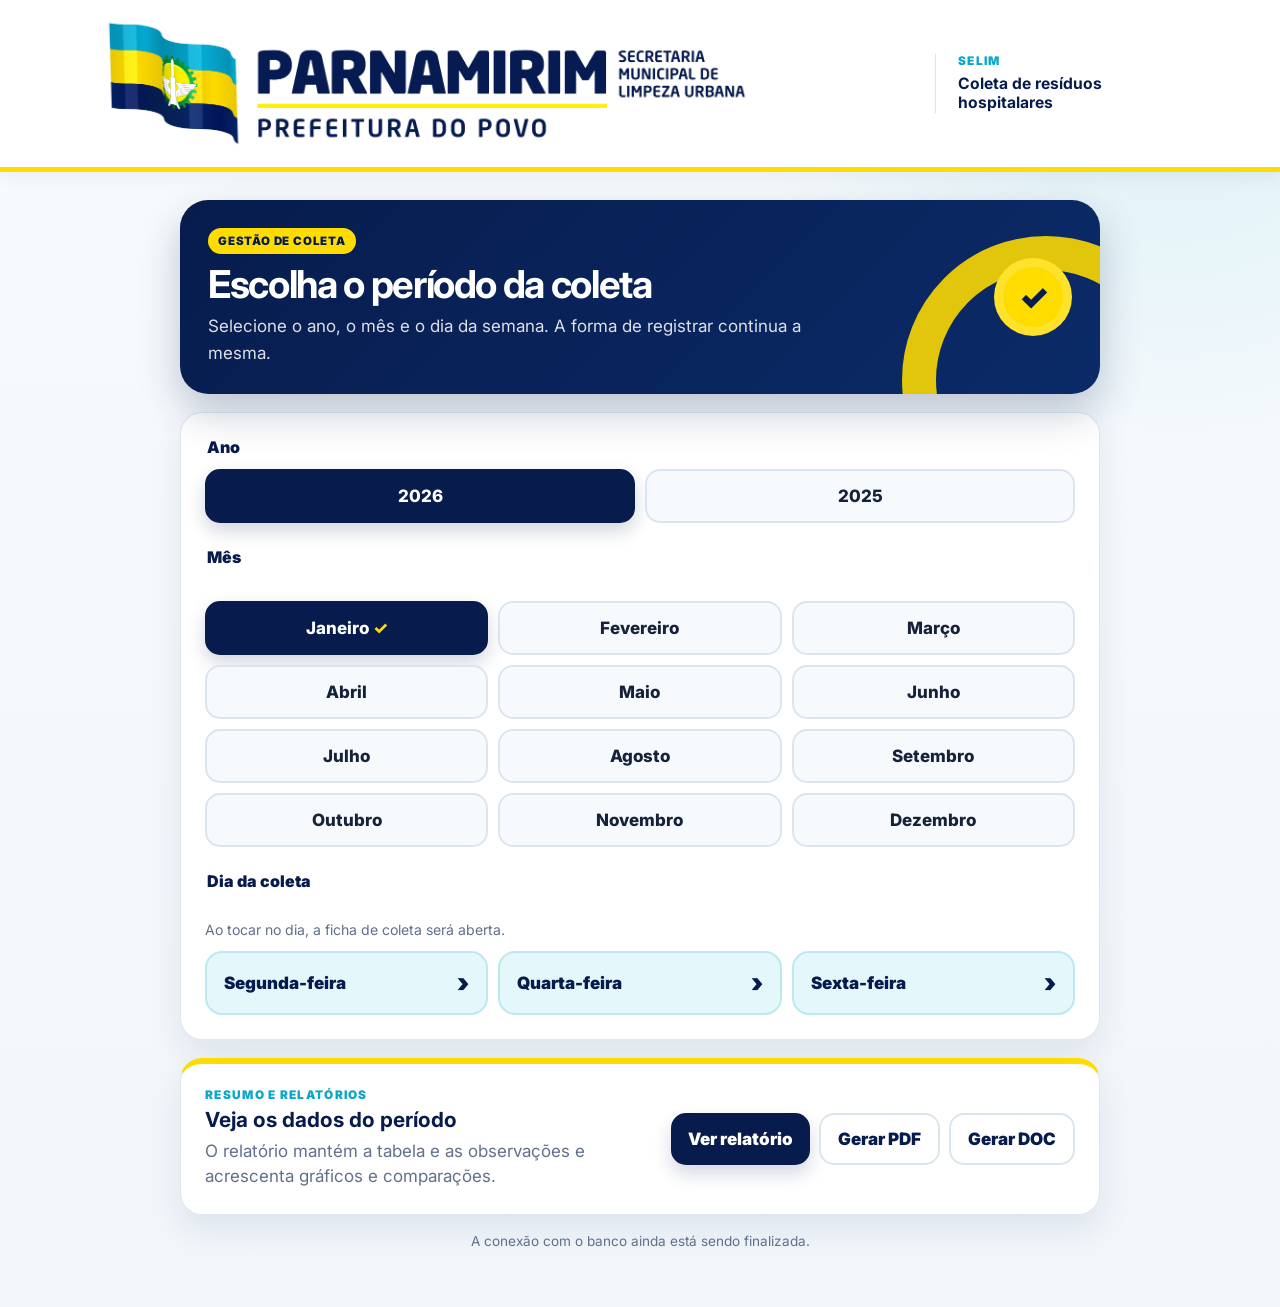
==== index.html @ 032c1c2c "Cria portal SELIM para coleta hospitalar" ====
<!doctype html>
<html lang="pt-BR">
<head>
  <meta charset="utf-8">
  <meta name="viewport" content="width=device-width, initial-scale=1, viewport-fit=cover">
  <meta name="theme-color" content="#071c4d">
  <meta name="description" content="SELIM — controle da coleta de resíduos de serviços de saúde de Parnamirim.">
  <title>SELIM | Coleta Hospitalar</title>
  <link rel="preconnect" href="https://fonts.googleapis.com">
  <link rel="preconnect" href="https://fonts.gstatic.com" crossorigin>
  <link href="https://fonts.googleapis.com/css2?family=Inter:wght@400;600;700;800;900&display=swap" rel="stylesheet">
  <link rel="stylesheet" href="styles.css">
</head>
<body>
  <a class="skip-link" href="#mainContent">Ir para o conteúdo</a>

  <header class="brand-header">
    <div class="brand-wrap">
      <img class="brand-logo" src="assets/logo-parnamirim.png" alt="Prefeitura de Parnamirim — Secretaria Municipal de Limpeza Urbana">
      <div class="brand-context">
        <span class="brand-eyebrow">SELIM</span>
        <strong>Coleta de resíduos hospitalares</strong>
      </div>
    </div>
  </header>

  <main class="app" id="mainContent">
    <section class="welcome-card" aria-labelledby="pageTitle">
      <div>
        <span class="pill">Gestão de coleta</span>
        <h1 id="pageTitle">Escolha o período da coleta</h1>
        <p>Selecione o ano, o mês e o dia da semana. A forma de registrar continua a mesma.</p>
      </div>
      <div class="welcome-mark" aria-hidden="true">✓</div>
    </section>

    <section class="card selector-card" aria-labelledby="selectionTitle">
      <h2 class="sr-only" id="selectionTitle">Seleção do período</h2>

      <fieldset class="selector-group">
        <legend>Ano</legend>
        <div class="year-selector" id="yearSelector"></div>
      </fieldset>

      <fieldset class="selector-group">
        <legend>Mês</legend>
        <div class="months-grid" id="monthsGrid"></div>
      </fieldset>

      <fieldset class="selector-group selector-group-last">
        <legend>Dia da coleta</legend>
        <p class="field-help">Ao tocar no dia, a ficha de coleta será aberta.</p>
        <div class="days-grid">
          <button class="day-btn" type="button" data-day="Segunda">
            <span>Segunda-feira</span><span class="button-arrow" aria-hidden="true">›</span>
          </button>
          <button class="day-btn" type="button" data-day="Quarta">
            <span>Quarta-feira</span><span class="button-arrow" aria-hidden="true">›</span>
          </button>
          <button class="day-btn" type="button" data-day="Sexta">
            <span>Sexta-feira</span><span class="button-arrow" aria-hidden="true">›</span>
          </button>
        </div>
      </fieldset>

      <div class="loading-box" id="loadingBox" role="status" aria-live="polite">
        <div class="loader" aria-hidden="true"></div>
        <div id="loadingText">Carregando dados...</div>
      </div>
    </section>

    <section class="card report-entry" aria-labelledby="reportEntryTitle">
      <div>
        <span class="section-kicker">Resumo e relatórios</span>
        <h2 id="reportEntryTitle">Veja os dados do período</h2>
        <p>O relatório mantém a tabela e as observações e acrescenta gráficos e comparações.</p>
      </div>
      <div class="report-entry-actions">
        <button class="action-btn action-primary" id="btnViewReport" type="button">Ver relatório</button>
        <button class="action-btn action-secondary" id="btnPdfHome" type="button">Gerar PDF</button>
        <button class="action-btn action-secondary" id="btnDocHome" type="button">Gerar DOC</button>
      </div>
    </section>

    <p class="system-note" id="systemNote" aria-live="polite"></p>
  </main>

  <section class="full-overlay" id="editorOverlay" aria-hidden="true" aria-labelledby="editorTitle">
    <header class="overlay-header">
      <div class="overlay-header-inner">
        <div class="overlay-title-wrap">
          <span class="section-kicker">Ficha de coleta</span>
          <h2 class="overlay-title" id="editorTitle">Coleta</h2>
          <p class="overlay-subtitle" id="editorSubtitle">Ano</p>
        </div>
        <button class="icon-btn" id="btnCloseEditor" type="button" aria-label="Fechar ficha">×</button>
      </div>
      <div class="save-state" id="autosaveStatus" role="status" aria-live="polite">Dados carregados</div>
    </header>

    <div class="overlay-content editor-content">
      <nav class="dates-strip" id="datesStrip" aria-label="Datas da coleta"></nav>

      <section class="block" aria-labelledby="statusTitle">
        <div class="block-heading">
          <div>
            <span class="section-kicker">Unidades</span>
            <h3 id="statusTitle">Status da coleta</h3>
          </div>
          <div class="status-legend" aria-label="Legenda">
            <span><i class="legend-dot legend-yes"></i>S = coletado</span>
            <span><i class="legend-dot legend-no"></i>N = não coletado</span>
          </div>
        </div>
        <div class="unit-list" id="unitList"></div>
        <p class="status-help">Toque no botão da unidade para alternar: vazio → S → N.</p>
      </section>

      <section class="block" aria-labelledby="observationTitle">
        <div class="obs-title-row">
          <div>
            <span class="section-kicker">Anotações</span>
            <h3 id="observationTitle">Observação do dia</h3>
          </div>
          <div class="obs-date-tag" id="obsDateTag">Dia</div>
        </div>
        <label class="sr-only" for="obsTextarea">Observação da data selecionada</label>
        <textarea id="obsTextarea" placeholder="Digite aqui as observações do dia selecionado..."></textarea>
      </section>
    </div>

    <footer class="overlay-footer">
      <button class="save-btn" id="btnSalvarEditor" type="button">Salvar agora</button>
    </footer>
  </section>

  <section class="full-overlay report-overlay" id="reportOverlay" aria-hidden="true" aria-labelledby="reportTitle">
    <header class="overlay-header">
      <div class="overlay-header-inner">
        <div class="overlay-title-wrap">
          <span class="section-kicker">Relatório visual</span>
          <h2 class="overlay-title" id="reportTitle">Resumo da coleta</h2>
          <p class="overlay-subtitle" id="reportSubtitle">Período</p>
        </div>
        <button class="icon-btn" id="btnCloseReport" type="button" aria-label="Fechar relatório">×</button>
      </div>
    </header>

    <div class="overlay-content report-content">
      <section class="metrics-grid" id="metricsGrid" aria-label="Indicadores principais"></section>

      <section class="comparison-card" aria-labelledby="comparisonTitle">
        <div>
          <span class="section-kicker">Comparativo</span>
          <h3 id="comparisonTitle">Em relação ao mês anterior</h3>
        </div>
        <div class="comparison-result" id="comparisonResult">Calculando...</div>
      </section>

      <div class="charts-grid">
        <section class="block chart-card" aria-labelledby="overallChartTitle">
          <span class="section-kicker">Gráfico 1</span>
          <h3 id="overallChartTitle">Resultado geral</h3>
          <div class="donut-wrap" id="donutChart"></div>
          <div class="chart-legend" id="donutLegend"></div>
        </section>

        <section class="block chart-card" aria-labelledby="dailyChartTitle">
          <span class="section-kicker">Gráfico 2</span>
          <h3 id="dailyChartTitle">Coletas por data</h3>
          <div class="bar-chart" id="dailyChart" role="img" aria-label="Comparação entre coletado e não coletado em cada data"></div>
        </section>
      </div>

      <section class="block" aria-labelledby="reportTableTitle">
        <div class="block-heading">
          <div>
            <span class="section-kicker">Dados completos</span>
            <h3 id="reportTableTitle">Tabela da coleta</h3>
          </div>
        </div>
        <div class="table-scroll">
          <table class="report-table">
            <thead id="reportTableHead"></thead>
            <tbody id="reportTableBody"></tbody>
          </table>
        </div>
      </section>

      <section class="block" aria-labelledby="reportObservationsTitle">
        <span class="section-kicker">Anotações</span>
        <h3 id="reportObservationsTitle">Observações registradas</h3>
        <div class="observations-list" id="reportObservations"></div>
      </section>

      <section class="block export-block" aria-labelledby="exportTitle">
        <div>
          <span class="section-kicker">Baixar</span>
          <h3 id="exportTitle">Gerar arquivo do relatório</h3>
        </div>
        <div class="export-actions">
          <button class="action-btn action-primary" id="btnPdfReport" type="button">Gerar PDF</button>
          <button class="action-btn action-secondary" id="btnDocReport" type="button">Gerar DOC</button>
        </div>
      </section>
    </div>
  </section>

  <div class="toast" id="toast" role="status" aria-live="polite"></div>
  <iframe class="bridge-frame" id="bridgeFrame" title="Conexão segura com o banco de dados"></iframe>

  <script src="app.js"></script>
</body>
</html>
---- styles.css ----
:root {
  --navy: #071c4d;
  --navy-2: #0b2b68;
  --cyan: #0aa7c8;
  --cyan-soft: #e4f8fc;
  --yellow: #ffdc00;
  --green: #158354;
  --green-soft: #e6f5ed;
  --red: #c9343b;
  --red-soft: #fdebed;
  --ink: #15223a;
  --muted: #61708a;
  --line: #dbe5ef;
  --surface: #ffffff;
  --background: #f1f6fa;
  --shadow: 0 14px 34px rgba(7, 28, 77, .09);
  --radius: 22px;
}

* { box-sizing: border-box; -webkit-tap-highlight-color: transparent; }
html { scroll-behavior: smooth; }
body {
  min-height: 100vh;
  margin: 0;
  color: var(--ink);
  background:
    radial-gradient(circle at 92% 2%, rgba(10, 167, 200, .13), transparent 28rem),
    linear-gradient(180deg, #f8fbfd 0%, var(--background) 100%);
  font-family: Inter, -apple-system, BlinkMacSystemFont, "Segoe UI", sans-serif;
  font-size: 17px;
}
button, textarea { font: inherit; }
button { touch-action: manipulation; }
button:focus-visible, textarea:focus-visible, a:focus-visible {
  outline: 4px solid rgba(10, 167, 200, .28);
  outline-offset: 3px;
}

.skip-link { position: fixed; left: 12px; top: -80px; z-index: 5000; padding: 12px 16px; background: var(--navy); color: #fff; border-radius: 10px; }
.skip-link:focus { top: 12px; }
.sr-only { position: absolute !important; width: 1px; height: 1px; padding: 0; margin: -1px; overflow: hidden; clip: rect(0,0,0,0); white-space: nowrap; border: 0; }

.brand-header { background: #fff; border-bottom: 5px solid var(--yellow); box-shadow: 0 3px 18px rgba(7, 28, 77, .07); }
.brand-wrap { width: min(1120px, 100%); margin: 0 auto; display: flex; align-items: center; gap: 22px; padding: 16px 22px; }
.brand-logo { display: block; width: min(650px, 68vw); height: auto; }
.brand-context { margin-left: auto; padding-left: 22px; border-left: 1px solid var(--line); color: var(--navy); line-height: 1.25; }
.brand-context strong { display: block; max-width: 220px; font-size: .98rem; }
.brand-eyebrow, .section-kicker { display: block; margin-bottom: 5px; color: var(--cyan); font-size: .74rem; font-weight: 900; letter-spacing: .11em; text-transform: uppercase; }

.app { width: min(960px, 100%); margin: 0 auto; padding: 28px 20px 50px; }
.welcome-card {
  position: relative; overflow: hidden; display: flex; align-items: center; justify-content: space-between; gap: 24px;
  margin-bottom: 18px; padding: 28px; color: #fff; border-radius: 28px;
  background: linear-gradient(135deg, var(--navy), var(--navy-2)); box-shadow: 0 18px 42px rgba(7, 28, 77, .24);
}
.welcome-card::after { content: ""; position: absolute; width: 220px; height: 220px; right: -90px; bottom: -130px; border: 34px solid rgba(255, 220, 0, .88); border-radius: 50%; }
.welcome-card h1 { position: relative; margin: 9px 0 8px; font-size: clamp(1.65rem, 4vw, 2.4rem); line-height: 1.1; letter-spacing: -.035em; }
.welcome-card p { position: relative; max-width: 620px; margin: 0; color: rgba(255,255,255,.86); line-height: 1.55; }
.pill { display: inline-flex; padding: 6px 10px; color: var(--navy); background: var(--yellow); border-radius: 999px; font-size: .72rem; font-weight: 900; letter-spacing: .07em; text-transform: uppercase; }
.welcome-mark { position: relative; z-index: 1; display: grid; width: 78px; min-width: 78px; height: 78px; place-items: center; color: var(--navy); background: var(--yellow); border: 9px solid rgba(255,255,255,.17); border-radius: 50%; font-size: 2.1rem; font-weight: 900; }

.card, .block { background: var(--surface); border: 1px solid rgba(219, 229, 239, .9); border-radius: var(--radius); box-shadow: var(--shadow); }
.selector-card, .report-entry { padding: 24px; margin-bottom: 18px; }
.selector-group { min-width: 0; margin: 0; padding: 0 0 24px; border: 0; }
.selector-group + .selector-group { padding-top: 22px; border-top: 1px solid var(--line); }
.selector-group-last { padding-bottom: 0; }
.selector-group legend { width: 100%; margin-bottom: 12px; color: var(--navy); font-size: 1rem; font-weight: 900; }
.field-help { margin: -4px 0 13px; color: var(--muted); font-size: .88rem; }

.year-selector, .months-grid, .days-grid { display: grid; gap: 10px; }
.year-selector { grid-template-columns: repeat(2, minmax(0, 1fr)); }
.months-grid { grid-template-columns: repeat(3, minmax(0, 1fr)); }
.days-grid { grid-template-columns: repeat(3, minmax(0, 1fr)); }
.year-btn, .month-btn, .day-btn, .action-btn, .date-chip, .status-main-btn, .save-btn, .icon-btn { border: 0; cursor: pointer; }
.year-btn, .month-btn {
  min-height: 54px; padding: 10px 12px; color: var(--ink); background: #f7fafc; border: 2px solid var(--line); border-radius: 15px; font-weight: 800;
}
.year-btn:hover, .month-btn:hover { border-color: var(--cyan); }
.year-btn.active, .month-btn.active { color: #fff; background: var(--navy); border-color: var(--navy); box-shadow: 0 8px 18px rgba(7,28,77,.18); }
.month-btn.active::after { content: " ✓"; color: var(--yellow); }
.day-btn { display: flex; min-height: 64px; align-items: center; justify-content: space-between; padding: 14px 17px; text-align: left; color: var(--navy); background: var(--cyan-soft); border: 2px solid #bde8f1; border-radius: 17px; font-weight: 900; }
.day-btn:hover { transform: translateY(-1px); border-color: var(--cyan); }
.day-btn.active { color: #fff; background: var(--navy); border-color: var(--navy); }
.button-arrow { font-size: 1.7rem; line-height: 1; }

.loading-box { display: none; margin-top: 20px; padding: 18px; text-align: center; color: var(--navy); background: var(--cyan-soft); border: 1px dashed var(--cyan); border-radius: 16px; font-weight: 700; }
.loading-box.visible { display: block; }
.loader { width: 32px; height: 32px; margin: 0 auto 10px; border: 4px solid rgba(10,167,200,.2); border-top-color: var(--cyan); border-radius: 50%; animation: spin .8s linear infinite; }
@keyframes spin { to { transform: rotate(360deg); } }

.report-entry { display: grid; grid-template-columns: minmax(0, 1fr) auto; align-items: center; gap: 22px; border-top: 6px solid var(--yellow); }
.report-entry h2, .report-entry p { margin: 0; }
.report-entry h2 { color: var(--navy); font-size: 1.3rem; }
.report-entry p { margin-top: 7px; color: var(--muted); line-height: 1.5; }
.report-entry-actions, .export-actions { display: flex; flex-wrap: wrap; gap: 9px; }
.action-btn { min-height: 52px; padding: 11px 17px; border-radius: 15px; font-weight: 900; }
.action-btn:disabled, .save-btn:disabled { cursor: wait; opacity: .58; }
.action-primary { color: #fff; background: var(--navy); box-shadow: 0 9px 18px rgba(7,28,77,.17); }
.action-secondary { color: var(--navy); background: #fff; border: 2px solid var(--line); }
.system-note { min-height: 24px; margin: 14px 0 0; text-align: center; color: var(--muted); font-size: .85rem; }

.full-overlay { display: none; position: fixed; inset: 0; z-index: 1000; flex-direction: column; background: var(--background); }
.full-overlay.open { display: flex; }
.overlay-header { position: sticky; top: 0; z-index: 20; padding: 14px 20px 10px; background: rgba(255,255,255,.97); border-bottom: 4px solid var(--yellow); box-shadow: 0 4px 20px rgba(7,28,77,.08); backdrop-filter: blur(12px); }
.overlay-header-inner { width: min(1120px, 100%); margin: 0 auto; display: flex; align-items: center; justify-content: space-between; gap: 16px; }
.overlay-title-wrap { min-width: 0; }
.overlay-title { margin: 0; color: var(--navy); font-size: 1.28rem; white-space: nowrap; overflow: hidden; text-overflow: ellipsis; }
.overlay-subtitle { margin: 4px 0 0; color: var(--muted); font-size: .84rem; }
.icon-btn { display: grid; width: 48px; min-width: 48px; height: 48px; place-items: center; color: var(--navy); background: #edf3f8; border-radius: 14px; font-size: 1.8rem; line-height: 1; }
.save-state { width: min(1120px, 100%); min-height: 18px; margin: 7px auto 0; color: var(--muted); font-size: .78rem; }
.overlay-content { flex: 1; width: min(1120px, 100%); margin: 0 auto; overflow-y: auto; padding: 18px 20px 112px; }
.overlay-footer { position: fixed; left: 0; right: 0; bottom: 0; z-index: 30; padding: 12px max(18px, calc((100vw - 1080px) / 2)) calc(12px + env(safe-area-inset-bottom)); background: rgba(255,255,255,.97); border-top: 1px solid var(--line); backdrop-filter: blur(12px); }
.save-btn { width: 100%; min-height: 58px; color: #fff; background: linear-gradient(135deg, var(--green), #0d6940); border-radius: 17px; font-weight: 900; box-shadow: 0 10px 22px rgba(21,131,84,.23); }

.dates-strip { display: flex; gap: 10px; margin-bottom: 15px; padding: 2px 0 7px; overflow-x: auto; scrollbar-width: thin; }
.date-chip { min-width: 84px; min-height: 68px; flex: 0 0 auto; display: flex; flex-direction: column; align-items: center; justify-content: center; color: var(--navy); background: #fff; border: 2px solid var(--line); border-radius: 17px; }
.date-chip.active { color: #fff; background: var(--navy); border-color: var(--navy); box-shadow: 0 9px 20px rgba(7,28,77,.2); }
.date-chip .day-num { font-size: 1.18rem; font-weight: 900; }
.date-chip .day-label { margin-top: 2px; font-size: .72rem; font-weight: 700; opacity: .85; }
.block { margin-bottom: 15px; padding: 20px; }
.block-heading, .obs-title-row { display: flex; align-items: start; justify-content: space-between; gap: 18px; margin-bottom: 15px; }
.block h3 { margin: 0; color: var(--navy); font-size: 1.12rem; }
.status-legend { display: flex; flex-wrap: wrap; justify-content: flex-end; gap: 8px 13px; color: var(--muted); font-size: .78rem; font-weight: 700; }
.status-legend span { display: inline-flex; align-items: center; gap: 6px; }
.legend-dot { width: 10px; height: 10px; border-radius: 50%; }
.legend-yes { background: var(--green); }
.legend-no { background: var(--red); }
.unit-list { display: grid; grid-template-columns: repeat(2, minmax(0,1fr)); gap: 10px; }
.unit-card { display: grid; grid-template-columns: minmax(0,1fr) auto; gap: 12px; align-items: center; min-height: 76px; padding: 13px 14px; background: #f8fafc; border: 1px solid var(--line); border-radius: 16px; }
.unit-name { line-height: 1.3; font-size: .91rem; font-weight: 800; }
.status-main-btn { min-width: 62px; height: 50px; padding: 0 13px; color: var(--navy); background: #fff; border: 2px solid #ccd9e6; border-radius: 14px; font-size: 1rem; font-weight: 900; }
.status-main-btn.st-s { color: #fff; background: var(--green); border-color: var(--green); }
.status-main-btn.st-n { color: #fff; background: var(--red); border-color: var(--red); }
.status-help { margin: 13px 0 0; text-align: center; color: var(--muted); font-size: .8rem; }
.obs-date-tag { padding: 8px 11px; color: var(--navy); background: var(--yellow); border-radius: 999px; font-size: .78rem; font-weight: 900; white-space: nowrap; }
textarea { width: 100%; min-height: 130px; padding: 15px; color: var(--ink); background: #fff; border: 2px solid var(--line); border-radius: 15px; resize: vertical; line-height: 1.5; }

.report-content { padding-bottom: 40px; }
.metrics-grid { display: grid; grid-template-columns: repeat(4, minmax(0,1fr)); gap: 12px; margin-bottom: 15px; }
.metric-card { padding: 17px; background: #fff; border: 1px solid var(--line); border-radius: 18px; box-shadow: var(--shadow); }
.metric-label { color: var(--muted); font-size: .78rem; font-weight: 800; text-transform: uppercase; letter-spacing: .06em; }
.metric-value { display: block; margin-top: 7px; color: var(--navy); font-size: 1.75rem; font-weight: 900; }
.metric-card.metric-good { border-top: 5px solid var(--green); }
.metric-card.metric-bad { border-top: 5px solid var(--red); }
.metric-card.metric-neutral { border-top: 5px solid var(--cyan); }
.metric-card.metric-rate { border-top: 5px solid var(--yellow); }
.comparison-card { display: flex; align-items: center; justify-content: space-between; gap: 20px; margin-bottom: 15px; padding: 20px; color: #fff; background: linear-gradient(135deg, var(--navy), var(--navy-2)); border-radius: 20px; box-shadow: 0 13px 28px rgba(7,28,77,.19); }
.comparison-card h3 { margin: 0; font-size: 1.12rem; }
.comparison-result { text-align: right; font-weight: 800; }
.comparison-number { display: block; color: var(--yellow); font-size: 1.8rem; font-weight: 900; }
.charts-grid { display: grid; grid-template-columns: .78fr 1.22fr; gap: 15px; }
.chart-card { min-height: 360px; }
.chart-card h3 { margin-bottom: 20px; }
.donut-wrap { display: grid; place-items: center; min-height: 190px; }
.donut { position: relative; display: grid; width: 184px; height: 184px; place-items: center; border-radius: 50%; }
.donut::after { content: ""; position: absolute; width: 112px; height: 112px; background: #fff; border-radius: 50%; box-shadow: inset 0 0 0 1px var(--line); }
.donut-center { position: relative; z-index: 1; text-align: center; color: var(--navy); }
.donut-center strong { display: block; font-size: 1.55rem; }
.donut-center span { font-size: .73rem; font-weight: 800; color: var(--muted); }
.chart-legend { display: flex; flex-wrap: wrap; justify-content: center; gap: 11px 15px; margin-top: 13px; color: var(--muted); font-size: .78rem; font-weight: 700; }
.chart-legend span { display: inline-flex; align-items: center; gap: 6px; }
.bar-chart { display: flex; min-height: 260px; align-items: flex-end; gap: 13px; overflow-x: auto; padding: 16px 5px 0; border-bottom: 1px solid var(--line); }
.bar-group { min-width: 62px; flex: 1 0 62px; display: grid; grid-template-columns: 1fr 1fr; align-items: end; gap: 5px; height: 225px; position: relative; padding-bottom: 27px; }
.bar { min-height: 2px; border-radius: 7px 7px 2px 2px; position: relative; }
.bar-yes { background: var(--green); }
.bar-no { background: var(--red); }
.bar-value { position: absolute; left: 50%; top: -19px; transform: translateX(-50%); color: var(--ink); font-size: .67rem; font-weight: 900; }
.bar-label { position: absolute; left: 0; right: 0; bottom: 3px; text-align: center; color: var(--muted); font-size: .69rem; font-weight: 800; }
.table-scroll { overflow: auto; border: 1px solid var(--line); border-radius: 14px; }
.report-table { width: 100%; border-collapse: collapse; font-size: .83rem; }
.report-table th, .report-table td { min-width: 76px; padding: 10px; text-align: center; border-right: 1px solid var(--line); border-bottom: 1px solid var(--line); }
.report-table th:first-child, .report-table td:first-child { min-width: 240px; position: sticky; left: 0; z-index: 1; text-align: left; background: #fff; }
.report-table thead th { position: sticky; top: 0; z-index: 2; color: #fff; background: var(--navy); font-weight: 900; }
.report-table thead th:first-child { z-index: 3; background: var(--navy); }
.status-cell-s { color: var(--green); background: var(--green-soft); font-weight: 900; }
.status-cell-n { color: var(--red); background: var(--red-soft); font-weight: 900; }
.observations-list { display: grid; gap: 9px; margin-top: 15px; }
.observation-item { display: grid; grid-template-columns: auto minmax(0,1fr); gap: 12px; padding: 12px; background: #f8fafc; border: 1px solid var(--line); border-radius: 13px; line-height: 1.45; }
.observation-item strong { color: var(--navy); white-space: nowrap; }
.empty-state { padding: 20px; text-align: center; color: var(--muted); background: #f8fafc; border: 1px dashed var(--line); border-radius: 13px; }
.export-block { display: flex; align-items: center; justify-content: space-between; gap: 18px; }
.export-block h3 { margin: 0; }

.toast { display: none; position: fixed; z-index: 4000; left: 50%; top: 18px; transform: translateX(-50%); width: min(540px, calc(100vw - 30px)); padding: 13px 17px; text-align: center; color: #fff; background: #172136; border-radius: 999px; box-shadow: 0 13px 30px rgba(0,0,0,.24); font-size: .9rem; font-weight: 800; }
.toast.visible { display: block; }
.bridge-frame { position: fixed; width: 1px; height: 1px; right: 0; bottom: 0; border: 0; opacity: .01; pointer-events: none; }

@media (max-width: 820px) {
  .brand-context { display: none; }
  .brand-logo { width: min(760px, 100%); }
  .months-grid { grid-template-columns: repeat(2, minmax(0,1fr)); }
  .days-grid { grid-template-columns: 1fr; }
  .report-entry { grid-template-columns: 1fr; }
  .metrics-grid { grid-template-columns: repeat(2, minmax(0,1fr)); }
  .charts-grid { grid-template-columns: 1fr; }
  .unit-list { grid-template-columns: 1fr; }
}

@media (max-width: 520px) {
  body { font-size: 16px; }
  .brand-wrap { padding: 13px 15px; }
  .app { padding: 18px 12px 36px; }
  .welcome-card { padding: 22px 18px; border-radius: 22px; }
  .welcome-mark { display: none; }
  .selector-card, .report-entry, .block { padding: 17px; }
  .overlay-header { padding-left: 14px; padding-right: 14px; }
  .overlay-content { padding-left: 12px; padding-right: 12px; }
  .months-grid { grid-template-columns: repeat(2, minmax(0,1fr)); }
  .report-entry-actions, .export-actions { display: grid; grid-template-columns: 1fr; width: 100%; }
  .comparison-card, .export-block { align-items: flex-start; flex-direction: column; }
  .comparison-result { text-align: left; }
  .report-table th:first-child, .report-table td:first-child { min-width: 190px; }
}

@media print {
  .brand-header, .welcome-card, .selector-card, .report-entry, .overlay-header, .export-block, .toast { display: none !important; }
  .report-overlay { display: block !important; position: static; }
  .overlay-content { overflow: visible; padding: 0; }
  .block, .metric-card { box-shadow: none; break-inside: avoid; }
}
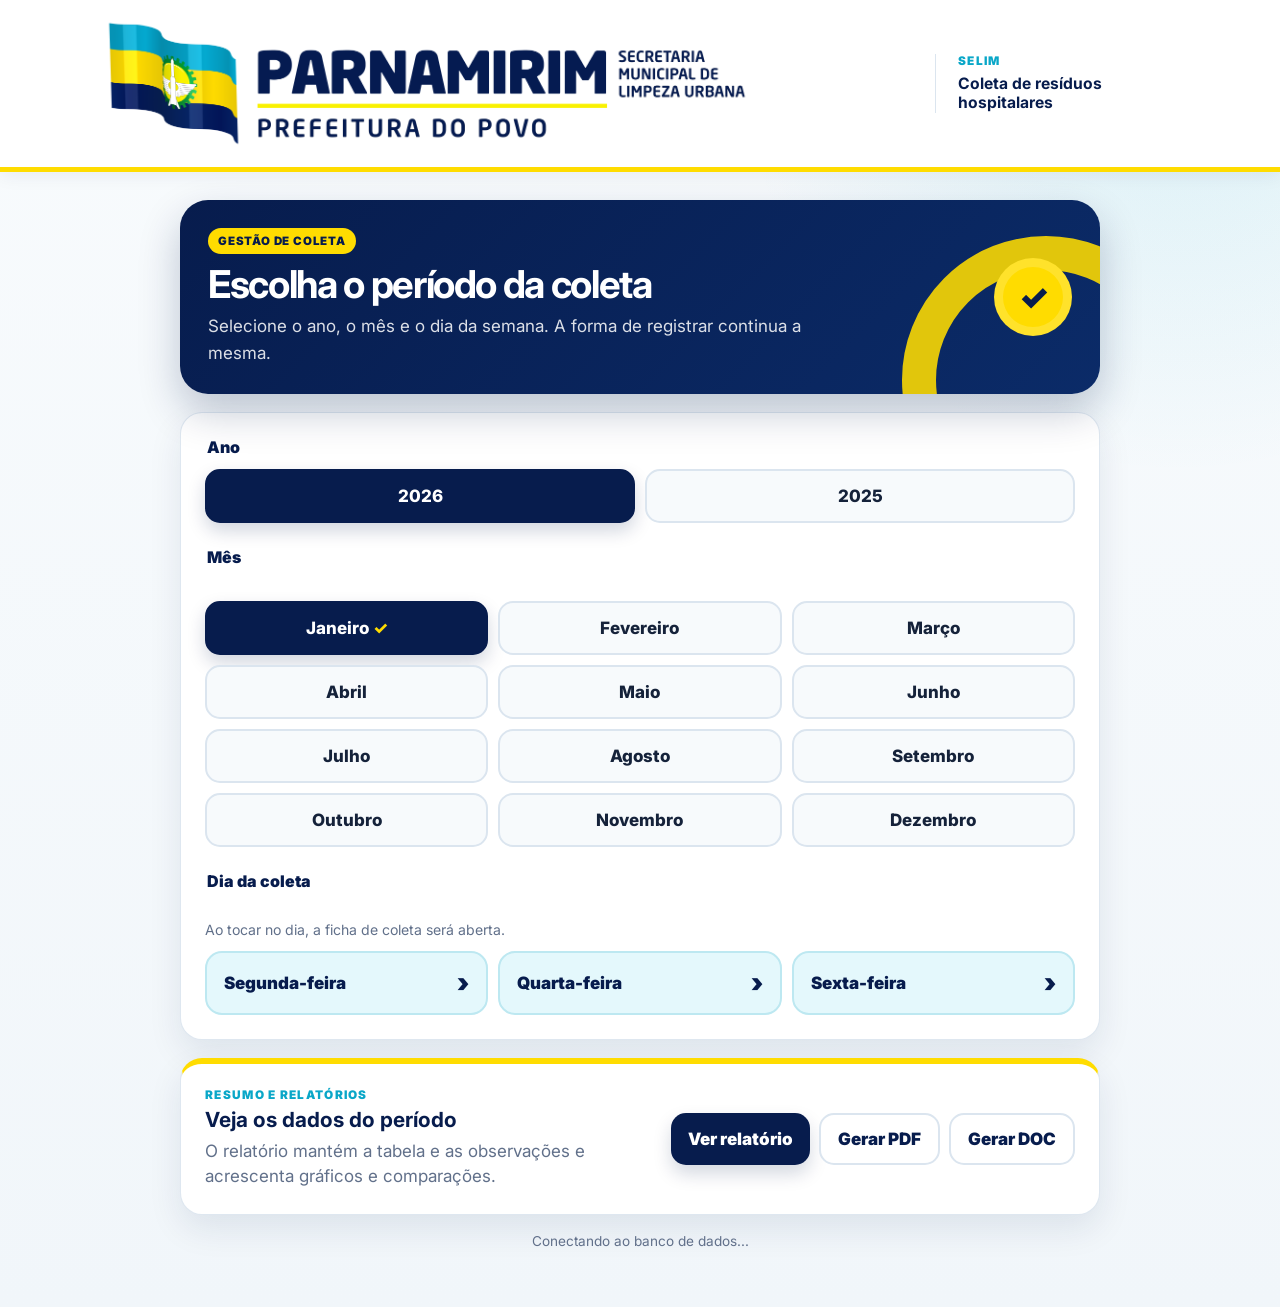
==== commit 8b90a402: "Atualiza versão do script no portal" ====
--- a/index.html
+++ b/index.html
@@ -209,6 +209,6 @@
   <div class="toast" id="toast" role="status" aria-live="polite"></div>
   <iframe class="bridge-frame" id="bridgeFrame" title="Conexão segura com o banco de dados"></iframe>
 
-  <script src="app.js"></script>
+  <script src="app.js?v=2"></script>
 </body>
 </html>
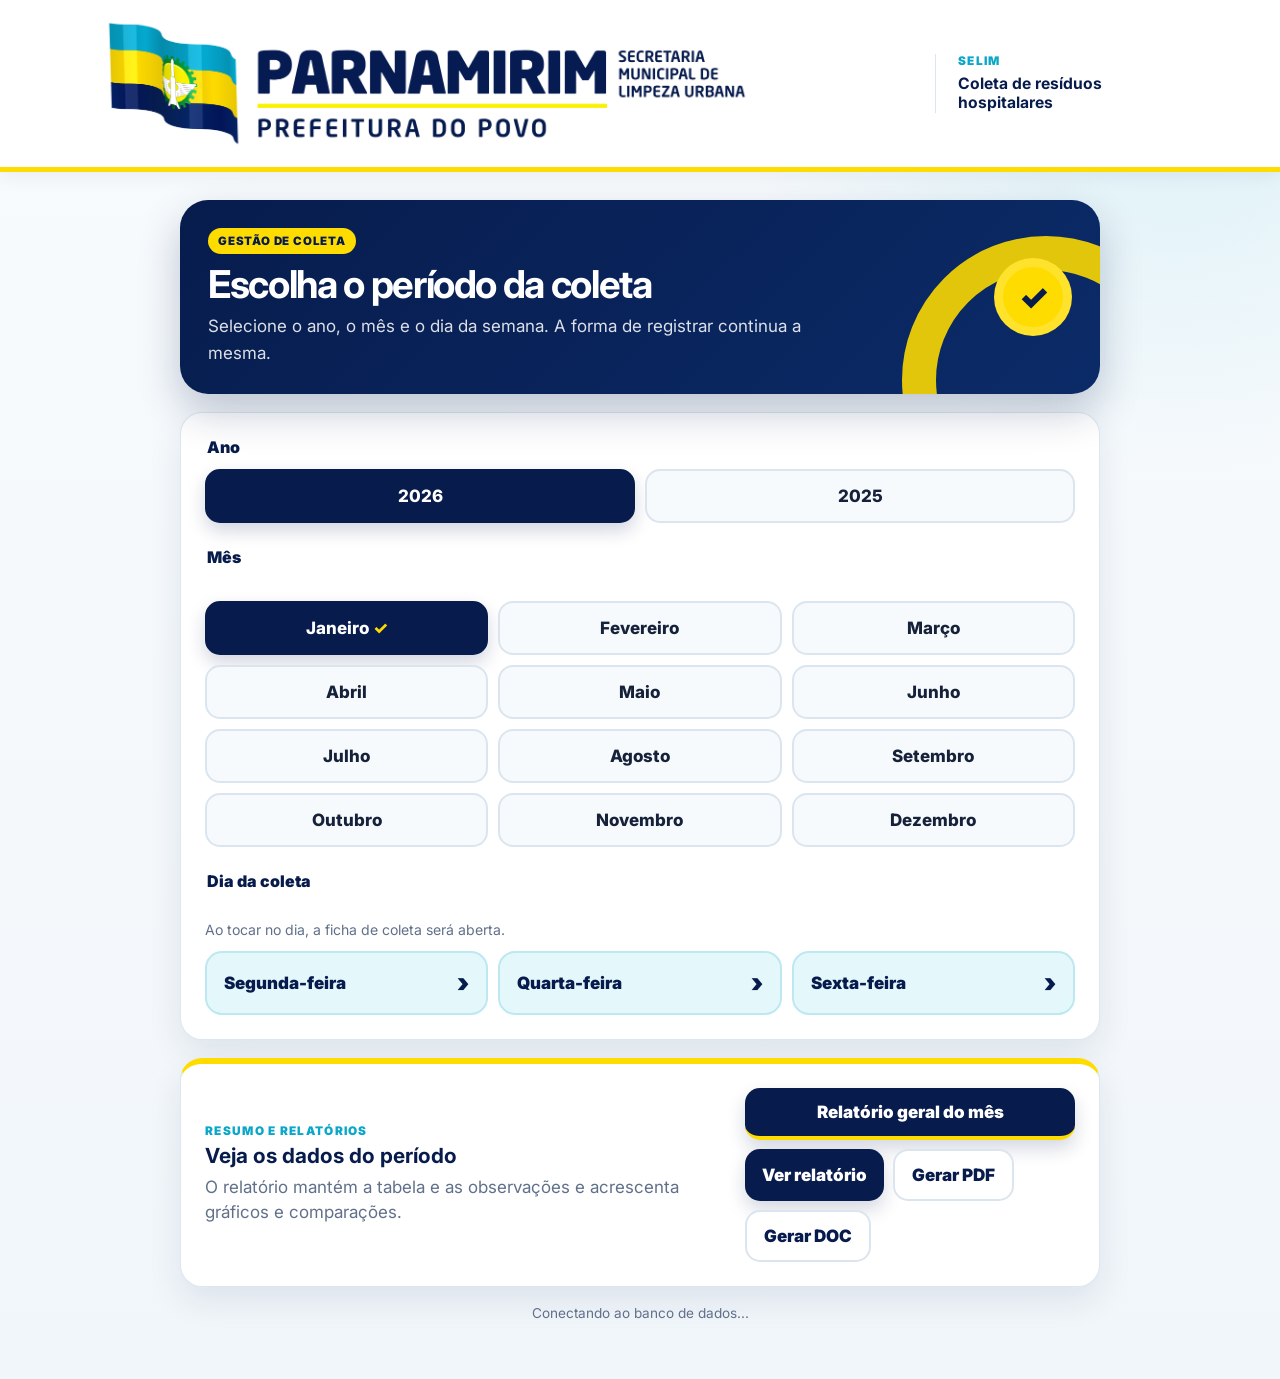
==== commit 93487540: "Publica botão e painel do relatório geral mensal" ====
--- a/index.html
+++ b/index.html
@@ -9,7 +9,7 @@
   <link rel="preconnect" href="https://fonts.googleapis.com">
   <link rel="preconnect" href="https://fonts.gstatic.com" crossorigin>
   <link href="https://fonts.googleapis.com/css2?family=Inter:wght@400;600;700;800;900&display=swap" rel="stylesheet">
-  <link rel="stylesheet" href="styles.css">
+  <link rel="stylesheet" href="styles.css?v=3">
 </head>
 <body>
   <a class="skip-link" href="#mainContent">Ir para o conteúdo</a>
@@ -76,6 +76,7 @@
         <p>O relatório mantém a tabela e as observações e acrescenta gráficos e comparações.</p>
       </div>
       <div class="report-entry-actions">
+        <button class="action-btn action-primary general-report-btn" id="btnGeneralReport" type="button">Relatório geral do mês</button>
         <button class="action-btn action-primary" id="btnViewReport" type="button">Ver relatório</button>
         <button class="action-btn action-secondary" id="btnPdfHome" type="button">Gerar PDF</button>
         <button class="action-btn action-secondary" id="btnDocHome" type="button">Gerar DOC</button>
@@ -206,9 +207,88 @@
     </div>
   </section>
 
+  <section class="full-overlay general-overlay" id="generalOverlay" aria-hidden="true" aria-labelledby="generalTitle">
+    <header class="overlay-header">
+      <div class="overlay-header-inner">
+        <div class="overlay-title-wrap">
+          <span class="section-kicker">Segunda, quarta e sexta</span>
+          <h2 class="overlay-title" id="generalTitle">Relatório geral do mês</h2>
+          <p class="overlay-subtitle" id="generalSubtitle">Período</p>
+        </div>
+        <button class="icon-btn" id="btnCloseGeneral" type="button" aria-label="Fechar relatório geral">×</button>
+      </div>
+    </header>
+
+    <div class="overlay-content general-content">
+      <div class="general-report-header">
+        <img src="assets/logo-parnamirim.png" alt="Prefeitura de Parnamirim — Secretaria Municipal de Limpeza Urbana">
+        <div class="general-report-heading">
+          <span class="section-kicker">SELIM • Coleta hospitalar</span>
+          <h2 id="generalPrintTitle">Relatório geral</h2>
+          <p>Segundas, quartas e sextas-feiras • dados da planilha do SELIM</p>
+        </div>
+      </div>
+
+      <p class="report-explainer">A taxa de coleta considera os registros respondidos (S ou N). “Sem resposta” mostra os lançamentos ainda não preenchidos.</p>
+      <section class="metrics-grid general-metrics" id="generalMetrics" aria-label="Números gerais do mês"></section>
+
+      <section class="comparison-card" aria-labelledby="generalComparisonTitle">
+        <div>
+          <span class="section-kicker">Comparação mensal</span>
+          <h3 id="generalComparisonTitle">Em relação ao mês anterior</h3>
+        </div>
+        <div class="comparison-result" id="generalComparison"></div>
+      </section>
+
+      <div class="charts-grid">
+        <section class="block chart-card" aria-labelledby="generalDonutTitle">
+          <span class="section-kicker">Gráfico 1</span>
+          <h3 id="generalDonutTitle">Resultado do mês</h3>
+          <div class="donut-wrap" id="generalDonut"></div>
+          <div class="chart-legend" id="generalDonutLegend"></div>
+        </section>
+        <section class="block chart-card" aria-labelledby="generalWeekdayTitle">
+          <span class="section-kicker">Gráfico 2</span>
+          <h3 id="generalWeekdayTitle">Resultado por dia da semana</h3>
+          <div class="bar-chart" id="generalWeekdayChart" role="img" aria-label="Coletado e não coletado por dia da semana"></div>
+          <div class="chart-legend"><span><i class="legend-dot legend-yes"></i>Coletado</span><span><i class="legend-dot legend-no"></i>Não coletado</span></div>
+        </section>
+      </div>
+
+      <section class="block" aria-labelledby="generalWeekdayTableTitle">
+        <span class="section-kicker">Números detalhados</span>
+        <h3 id="generalWeekdayTableTitle">Por dia da semana</h3>
+        <div class="table-scroll"><table class="report-table general-table"><thead><tr><th>Dia</th><th>Datas</th><th>Previstos</th><th>Coletados</th><th>Não coletados</th><th>Sem resposta</th><th>Taxa</th></tr></thead><tbody id="generalWeekdayRows"></tbody></table></div>
+      </section>
+
+      <section class="block" aria-labelledby="generalDailyTitle">
+        <span class="section-kicker">Cada data</span>
+        <h3 id="generalDailyTitle">Resultado diário</h3>
+        <div class="table-scroll"><table class="report-table general-table"><thead><tr><th>Dia e data</th><th>Previstos</th><th>Coletados</th><th>Não coletados</th><th>Sem resposta</th><th>Taxa</th></tr></thead><tbody id="generalDailyRows"></tbody></table></div>
+      </section>
+
+      <section class="block" aria-labelledby="generalUnitsTitle">
+        <span class="section-kicker">Todas as unidades</span>
+        <h3 id="generalUnitsTitle">Resultado por unidade</h3>
+        <div class="table-scroll"><table class="report-table general-table"><thead><tr><th>Unidade</th><th>Previstos</th><th>Coletados</th><th>Não coletados</th><th>Sem resposta</th><th>Taxa</th></tr></thead><tbody id="generalUnitRows"></tbody></table></div>
+      </section>
+
+      <section class="block" aria-labelledby="generalObservationsTitle">
+        <span class="section-kicker">Anotações</span>
+        <h3 id="generalObservationsTitle">Observações do mês</h3>
+        <div class="observations-list" id="generalObservations"></div>
+      </section>
+
+      <section class="block export-block general-export" aria-labelledby="generalExportTitle">
+        <div><span class="section-kicker">Arquivo</span><h3 id="generalExportTitle">Imprimir ou salvar em PDF</h3></div>
+        <button class="action-btn action-primary" id="btnPrintGeneral" type="button">Imprimir / salvar PDF</button>
+      </section>
+    </div>
+  </section>
+
   <div class="toast" id="toast" role="status" aria-live="polite"></div>
   <iframe class="bridge-frame" id="bridgeFrame" title="Conexão segura com o banco de dados"></iframe>
 
-  <script src="app.js?v=2"></script>
+  <script src="app.js?v=3"></script>
 </body>
 </html>
--- a/styles.css
+++ b/styles.css
@@ -93,6 +93,8 @@
 .report-entry h2 { color: var(--navy); font-size: 1.3rem; }
 .report-entry p { margin-top: 7px; color: var(--muted); line-height: 1.5; }
 .report-entry-actions, .export-actions { display: flex; flex-wrap: wrap; gap: 9px; }
+.report-entry-actions { width: 330px; }
+.general-report-btn { width: 100%; min-height: 60px; background: linear-gradient(135deg, var(--navy), var(--navy-2)); border-bottom: 4px solid var(--yellow); }
 .action-btn { min-height: 52px; padding: 11px 17px; border-radius: 15px; font-weight: 900; }
 .action-btn:disabled, .save-btn:disabled { cursor: wait; opacity: .58; }
 .action-primary { color: #fff; background: var(--navy); box-shadow: 0 9px 18px rgba(7,28,77,.17); }
@@ -136,6 +138,17 @@
 textarea { width: 100%; min-height: 130px; padding: 15px; color: var(--ink); background: #fff; border: 2px solid var(--line); border-radius: 15px; resize: vertical; line-height: 1.5; }
 
 .report-content { padding-bottom: 40px; }
+.general-content { padding-bottom: 40px; }
+.general-report-header { display: grid; gap: 18px; margin-bottom: 15px; padding: 22px; background: #fff; border-top: 6px solid var(--yellow); border-radius: 20px; box-shadow: var(--shadow); }
+.general-report-header img { display: block; width: min(740px, 100%); height: auto; }
+.general-report-heading h2 { margin: 2px 0 5px; color: var(--navy); font-size: clamp(1.4rem, 3vw, 2rem); }
+.general-report-heading p { margin: 0; color: var(--muted); }
+.report-explainer { margin: 0 0 15px; padding: 13px 16px; color: var(--navy); background: var(--cyan-soft); border-left: 5px solid var(--cyan); border-radius: 10px; font-size: .86rem; line-height: 1.45; }
+.general-metrics { grid-template-columns: repeat(auto-fit, minmax(155px, 1fr)); }
+.general-table { width: 100%; }
+.general-table th:first-child, .general-table td:first-child { min-width: 155px; }
+.general-table tbody th { text-align: left; background: #fff; color: var(--navy); }
+.general-table .total-row th, .general-table .total-row td { background: var(--cyan-soft); font-weight: 900; }
 .metrics-grid { display: grid; grid-template-columns: repeat(4, minmax(0,1fr)); gap: 12px; margin-bottom: 15px; }
 .metric-card { padding: 17px; background: #fff; border: 1px solid var(--line); border-radius: 18px; box-shadow: var(--shadow); }
 .metric-label { color: var(--muted); font-size: .78rem; font-weight: 800; text-transform: uppercase; letter-spacing: .06em; }
@@ -191,6 +204,7 @@
   .months-grid { grid-template-columns: repeat(2, minmax(0,1fr)); }
   .days-grid { grid-template-columns: 1fr; }
   .report-entry { grid-template-columns: 1fr; }
+  .report-entry-actions { width: 100%; }
   .metrics-grid { grid-template-columns: repeat(2, minmax(0,1fr)); }
   .charts-grid { grid-template-columns: 1fr; }
   .unit-list { grid-template-columns: 1fr; }
@@ -213,8 +227,27 @@
 }
 
 @media print {
-  .brand-header, .welcome-card, .selector-card, .report-entry, .overlay-header, .export-block, .toast { display: none !important; }
-  .report-overlay { display: block !important; position: static; }
-  .overlay-content { overflow: visible; padding: 0; }
+  @page { size: A4 portrait; margin: 12mm; }
+  html, body { background: #fff !important; }
+  body { overflow: visible !important; -webkit-print-color-adjust: exact; print-color-adjust: exact; }
+  .brand-header, .app, .overlay-header, .export-block, .toast, .bridge-frame, .editorOverlay { display: none !important; }
+  .full-overlay:not(.open) { display: none !important; }
+  .full-overlay.open { display: block !important; position: static; background: #fff; }
+  .overlay-content { width: 100%; overflow: visible; padding: 0; }
   .block, .metric-card { box-shadow: none; break-inside: avoid; }
-}
+  .general-report-header { box-shadow: none; padding: 0 0 12px; }
+  .general-report-header img { width: 100%; max-width: 620px; }
+  .general-metrics { grid-template-columns: repeat(4, minmax(0,1fr)); }
+  .metrics-grid { gap: 6px; }
+  .metric-card { padding: 9px; }
+  .metric-value { font-size: 1.25rem; }
+  .charts-grid { grid-template-columns: 1fr 1fr; }
+  .chart-card { min-height: 270px; }
+  .bar-chart { min-height: 210px; }
+  .bar-group { height: 180px; }
+  .report-table { font-size: 9px; }
+  .report-table th, .report-table td { min-width: 0; padding: 5px; }
+  .report-table th:first-child, .report-table td:first-child, .general-table th:first-child, .general-table td:first-child { min-width: 0; position: static; }
+  .table-scroll { overflow: visible; }
+  .observation-item { break-inside: avoid; }
+}
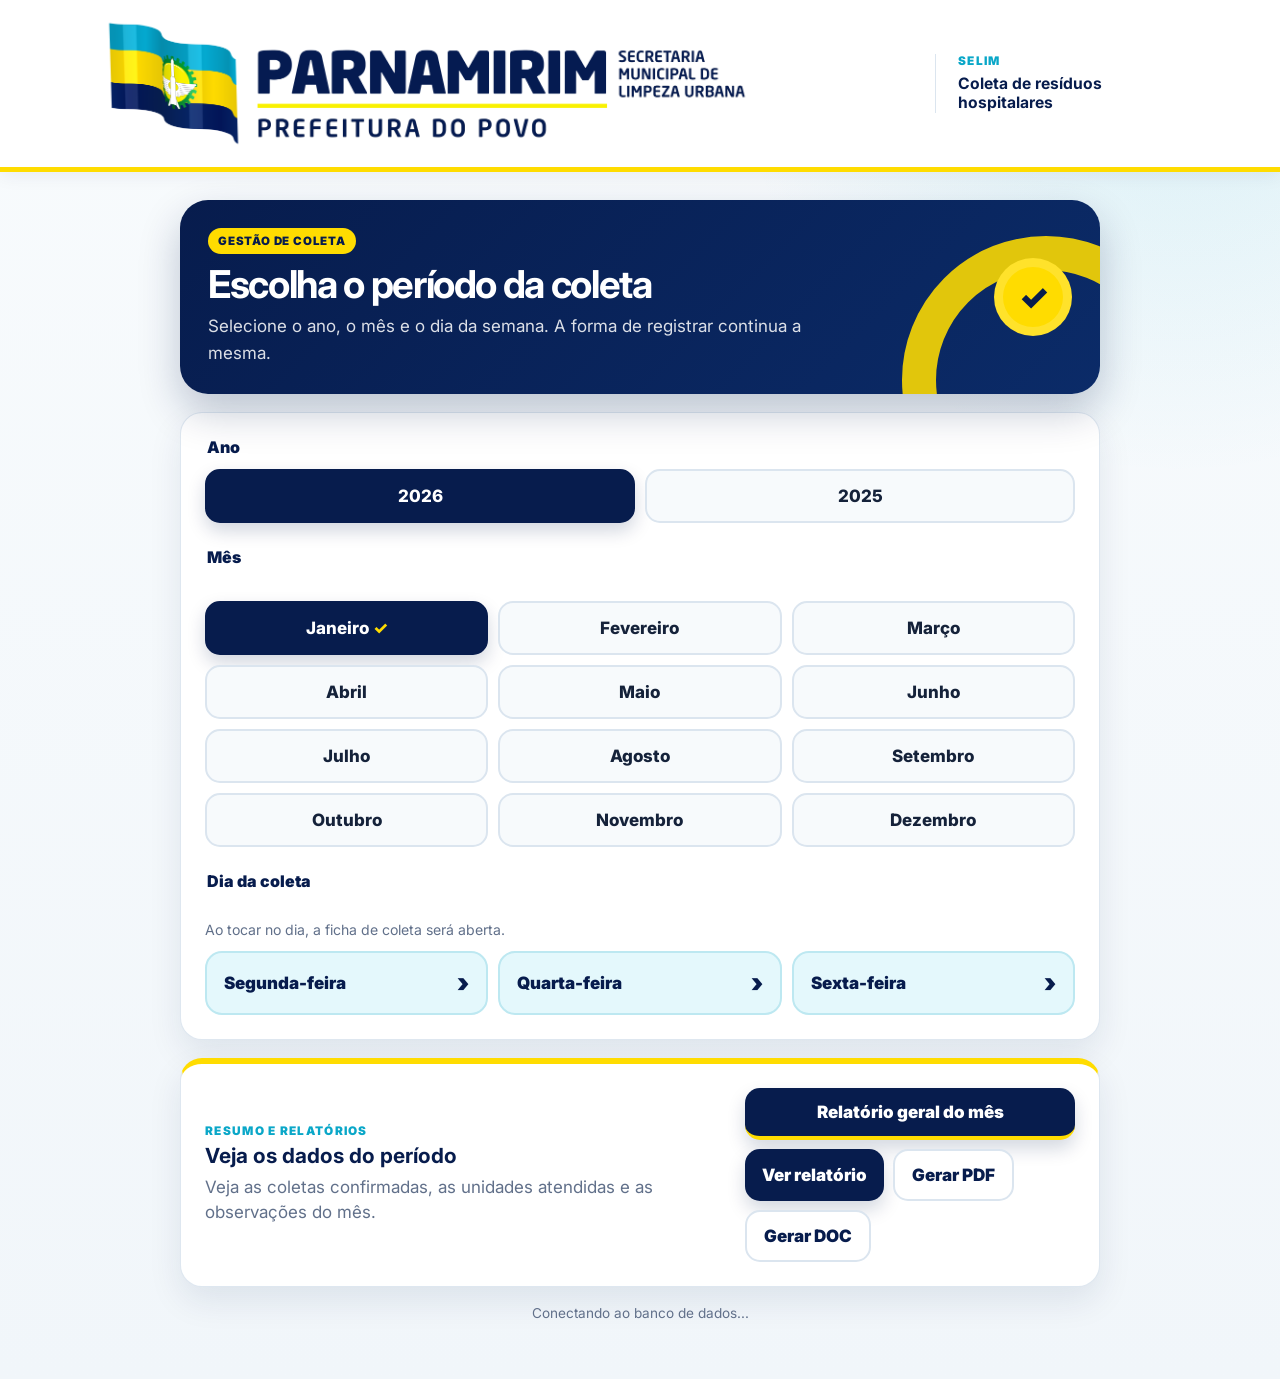
==== commit b41e8459: "Corrige relatórios para coletas de data flexível: index.html" ====
--- a/index.html
+++ b/index.html
@@ -9,7 +9,7 @@
   <link rel="preconnect" href="https://fonts.googleapis.com">
   <link rel="preconnect" href="https://fonts.gstatic.com" crossorigin>
   <link href="https://fonts.googleapis.com/css2?family=Inter:wght@400;600;700;800;900&display=swap" rel="stylesheet">
-  <link rel="stylesheet" href="styles.css?v=3">
+  <link rel="stylesheet" href="styles.css?v=4">
 </head>
 <body>
   <a class="skip-link" href="#mainContent">Ir para o conteúdo</a>
@@ -73,7 +73,7 @@
       <div>
         <span class="section-kicker">Resumo e relatórios</span>
         <h2 id="reportEntryTitle">Veja os dados do período</h2>
-        <p>O relatório mantém a tabela e as observações e acrescenta gráficos e comparações.</p>
+        <p>Veja as coletas confirmadas, as unidades atendidas e as observações do mês.</p>
       </div>
       <div class="report-entry-actions">
         <button class="action-btn action-primary general-report-btn" id="btnGeneralReport" type="button">Relatório geral do mês</button>
@@ -110,7 +110,7 @@
           </div>
           <div class="status-legend" aria-label="Legenda">
             <span><i class="legend-dot legend-yes"></i>S = coletado</span>
-            <span><i class="legend-dot legend-no"></i>N = não coletado</span>
+            <span><i class="legend-dot legend-no"></i>N = sem coleta nesta data</span>
           </div>
         </div>
         <div class="unit-list" id="unitList"></div>
@@ -148,12 +148,13 @@
     </header>
 
     <div class="overlay-content report-content">
+      <p class="report-explainer">As unidades podem receber coleta em diferentes dias. “N” significa apenas que não houve coleta naquela data; não indica falha. Os gráficos e comparações consideram as coletas confirmadas com “S”.</p>
       <section class="metrics-grid" id="metricsGrid" aria-label="Indicadores principais"></section>
 
       <section class="comparison-card" aria-labelledby="comparisonTitle">
         <div>
           <span class="section-kicker">Comparativo</span>
-          <h3 id="comparisonTitle">Em relação ao mês anterior</h3>
+          <h3 id="comparisonTitle">Atividade em relação ao mês anterior</h3>
         </div>
         <div class="comparison-result" id="comparisonResult">Calculando...</div>
       </section>
@@ -161,15 +162,15 @@
       <div class="charts-grid">
         <section class="block chart-card" aria-labelledby="overallChartTitle">
           <span class="section-kicker">Gráfico 1</span>
-          <h3 id="overallChartTitle">Resultado geral</h3>
+          <h3 id="overallChartTitle">Coletas confirmadas por data</h3>
           <div class="donut-wrap" id="donutChart"></div>
           <div class="chart-legend" id="donutLegend"></div>
         </section>
 
         <section class="block chart-card" aria-labelledby="dailyChartTitle">
           <span class="section-kicker">Gráfico 2</span>
-          <h3 id="dailyChartTitle">Coletas por data</h3>
-          <div class="bar-chart" id="dailyChart" role="img" aria-label="Comparação entre coletado e não coletado em cada data"></div>
+          <h3 id="dailyChartTitle">Quantidade de coletas por data</h3>
+          <div class="bar-chart" id="dailyChart" role="img" aria-label="Coletas confirmadas em cada data"></div>
         </section>
       </div>
 
@@ -229,7 +230,7 @@
         </div>
       </div>
 
-      <p class="report-explainer">A taxa de coleta considera os registros respondidos (S ou N). “Sem resposta” mostra os lançamentos ainda não preenchidos.</p>
+      <p class="report-explainer">“S” confirma uma coleta. “N” informa que não houve coleta naquela data, pois algumas unidades não têm dia fixo. N não indica falha. Os números abaixo descrevem a atividade registrada, não uma meta de atendimento.</p>
       <section class="metrics-grid general-metrics" id="generalMetrics" aria-label="Números gerais do mês"></section>
 
       <section class="comparison-card" aria-labelledby="generalComparisonTitle">
@@ -243,34 +244,33 @@
       <div class="charts-grid">
         <section class="block chart-card" aria-labelledby="generalDonutTitle">
           <span class="section-kicker">Gráfico 1</span>
-          <h3 id="generalDonutTitle">Resultado do mês</h3>
+          <h3 id="generalDonutTitle">Coletas por dia da semana</h3>
           <div class="donut-wrap" id="generalDonut"></div>
           <div class="chart-legend" id="generalDonutLegend"></div>
         </section>
         <section class="block chart-card" aria-labelledby="generalWeekdayTitle">
           <span class="section-kicker">Gráfico 2</span>
-          <h3 id="generalWeekdayTitle">Resultado por dia da semana</h3>
-          <div class="bar-chart" id="generalWeekdayChart" role="img" aria-label="Coletado e não coletado por dia da semana"></div>
-          <div class="chart-legend"><span><i class="legend-dot legend-yes"></i>Coletado</span><span><i class="legend-dot legend-no"></i>Não coletado</span></div>
+          <h3 id="generalWeekdayTitle">Coletas confirmadas por data</h3>
+          <div class="bar-chart" id="generalWeekdayChart" role="img" aria-label="Coletas confirmadas por data"></div>
         </section>
       </div>
 
       <section class="block" aria-labelledby="generalWeekdayTableTitle">
         <span class="section-kicker">Números detalhados</span>
         <h3 id="generalWeekdayTableTitle">Por dia da semana</h3>
-        <div class="table-scroll"><table class="report-table general-table"><thead><tr><th>Dia</th><th>Datas</th><th>Previstos</th><th>Coletados</th><th>Não coletados</th><th>Sem resposta</th><th>Taxa</th></tr></thead><tbody id="generalWeekdayRows"></tbody></table></div>
+        <div class="table-scroll"><table class="report-table general-table"><thead><tr><th>Dia</th><th>Datas</th><th>Coletas S</th><th>Unidades atendidas</th><th>N: sem coleta no dia</th><th>Em branco</th></tr></thead><tbody id="generalWeekdayRows"></tbody></table></div>
       </section>
 
       <section class="block" aria-labelledby="generalDailyTitle">
         <span class="section-kicker">Cada data</span>
         <h3 id="generalDailyTitle">Resultado diário</h3>
-        <div class="table-scroll"><table class="report-table general-table"><thead><tr><th>Dia e data</th><th>Previstos</th><th>Coletados</th><th>Não coletados</th><th>Sem resposta</th><th>Taxa</th></tr></thead><tbody id="generalDailyRows"></tbody></table></div>
+        <div class="table-scroll"><table class="report-table general-table"><thead><tr><th>Dia e data</th><th>Coletas S</th><th>N: sem coleta no dia</th><th>Em branco</th></tr></thead><tbody id="generalDailyRows"></tbody></table></div>
       </section>
 
       <section class="block" aria-labelledby="generalUnitsTitle">
         <span class="section-kicker">Todas as unidades</span>
         <h3 id="generalUnitsTitle">Resultado por unidade</h3>
-        <div class="table-scroll"><table class="report-table general-table"><thead><tr><th>Unidade</th><th>Previstos</th><th>Coletados</th><th>Não coletados</th><th>Sem resposta</th><th>Taxa</th></tr></thead><tbody id="generalUnitRows"></tbody></table></div>
+        <div class="table-scroll"><table class="report-table general-table"><thead><tr><th>Unidade</th><th>Coletas S</th><th>Datas com coleta</th><th>N: sem coleta no dia</th><th>Em branco</th></tr></thead><tbody id="generalUnitRows"></tbody></table></div>
       </section>
 
       <section class="block" aria-labelledby="generalObservationsTitle">
@@ -289,6 +289,6 @@
   <div class="toast" id="toast" role="status" aria-live="polite"></div>
   <iframe class="bridge-frame" id="bridgeFrame" title="Conexão segura com o banco de dados"></iframe>
 
-  <script src="app.js?v=3"></script>
+  <script src="app.js?v=4"></script>
 </body>
 </html>
--- a/styles.css
+++ b/styles.css
@@ -126,13 +126,13 @@
 .status-legend span { display: inline-flex; align-items: center; gap: 6px; }
 .legend-dot { width: 10px; height: 10px; border-radius: 50%; }
 .legend-yes { background: var(--green); }
-.legend-no { background: var(--red); }
+.legend-no { background: var(--cyan); }
 .unit-list { display: grid; grid-template-columns: repeat(2, minmax(0,1fr)); gap: 10px; }
 .unit-card { display: grid; grid-template-columns: minmax(0,1fr) auto; gap: 12px; align-items: center; min-height: 76px; padding: 13px 14px; background: #f8fafc; border: 1px solid var(--line); border-radius: 16px; }
 .unit-name { line-height: 1.3; font-size: .91rem; font-weight: 800; }
 .status-main-btn { min-width: 62px; height: 50px; padding: 0 13px; color: var(--navy); background: #fff; border: 2px solid #ccd9e6; border-radius: 14px; font-size: 1rem; font-weight: 900; }
 .status-main-btn.st-s { color: #fff; background: var(--green); border-color: var(--green); }
-.status-main-btn.st-n { color: #fff; background: var(--red); border-color: var(--red); }
+.status-main-btn.st-n { color: #fff; background: var(--navy-2); border-color: var(--cyan); }
 .status-help { margin: 13px 0 0; text-align: center; color: var(--muted); font-size: .8rem; }
 .obs-date-tag { padding: 8px 11px; color: var(--navy); background: var(--yellow); border-radius: 999px; font-size: .78rem; font-weight: 900; white-space: nowrap; }
 textarea { width: 100%; min-height: 130px; padding: 15px; color: var(--ink); background: #fff; border: 2px solid var(--line); border-radius: 15px; resize: vertical; line-height: 1.5; }
@@ -161,6 +161,7 @@
 .comparison-card h3 { margin: 0; font-size: 1.12rem; }
 .comparison-result { text-align: right; font-weight: 800; }
 .comparison-number { display: block; color: var(--yellow); font-size: 1.8rem; font-weight: 900; }
+.comparison-detail { display: block; margin-top: 5px; font-size: .8rem; opacity: .9; }
 .charts-grid { display: grid; grid-template-columns: .78fr 1.22fr; gap: 15px; }
 .chart-card { min-height: 360px; }
 .chart-card h3 { margin-bottom: 20px; }
@@ -174,6 +175,8 @@
 .chart-legend span { display: inline-flex; align-items: center; gap: 6px; }
 .bar-chart { display: flex; min-height: 260px; align-items: flex-end; gap: 13px; overflow-x: auto; padding: 16px 5px 0; border-bottom: 1px solid var(--line); }
 .bar-group { min-width: 62px; flex: 1 0 62px; display: grid; grid-template-columns: 1fr 1fr; align-items: end; gap: 5px; height: 225px; position: relative; padding-bottom: 27px; }
+.bar-group.single-bar { display: flex; align-items: flex-end; justify-content: center; }
+.bar-group.single-bar .bar { width: 32px; }
 .bar { min-height: 2px; border-radius: 7px 7px 2px 2px; position: relative; }
 .bar-yes { background: var(--green); }
 .bar-no { background: var(--red); }
@@ -186,7 +189,7 @@
 .report-table thead th { position: sticky; top: 0; z-index: 2; color: #fff; background: var(--navy); font-weight: 900; }
 .report-table thead th:first-child { z-index: 3; background: var(--navy); }
 .status-cell-s { color: var(--green); background: var(--green-soft); font-weight: 900; }
-.status-cell-n { color: var(--red); background: var(--red-soft); font-weight: 900; }
+.status-cell-n { color: var(--navy); background: var(--cyan-soft); font-weight: 900; }
 .observations-list { display: grid; gap: 9px; margin-top: 15px; }
 .observation-item { display: grid; grid-template-columns: auto minmax(0,1fr); gap: 12px; padding: 12px; background: #f8fafc; border: 1px solid var(--line); border-radius: 13px; line-height: 1.45; }
 .observation-item strong { color: var(--navy); white-space: nowrap; }
